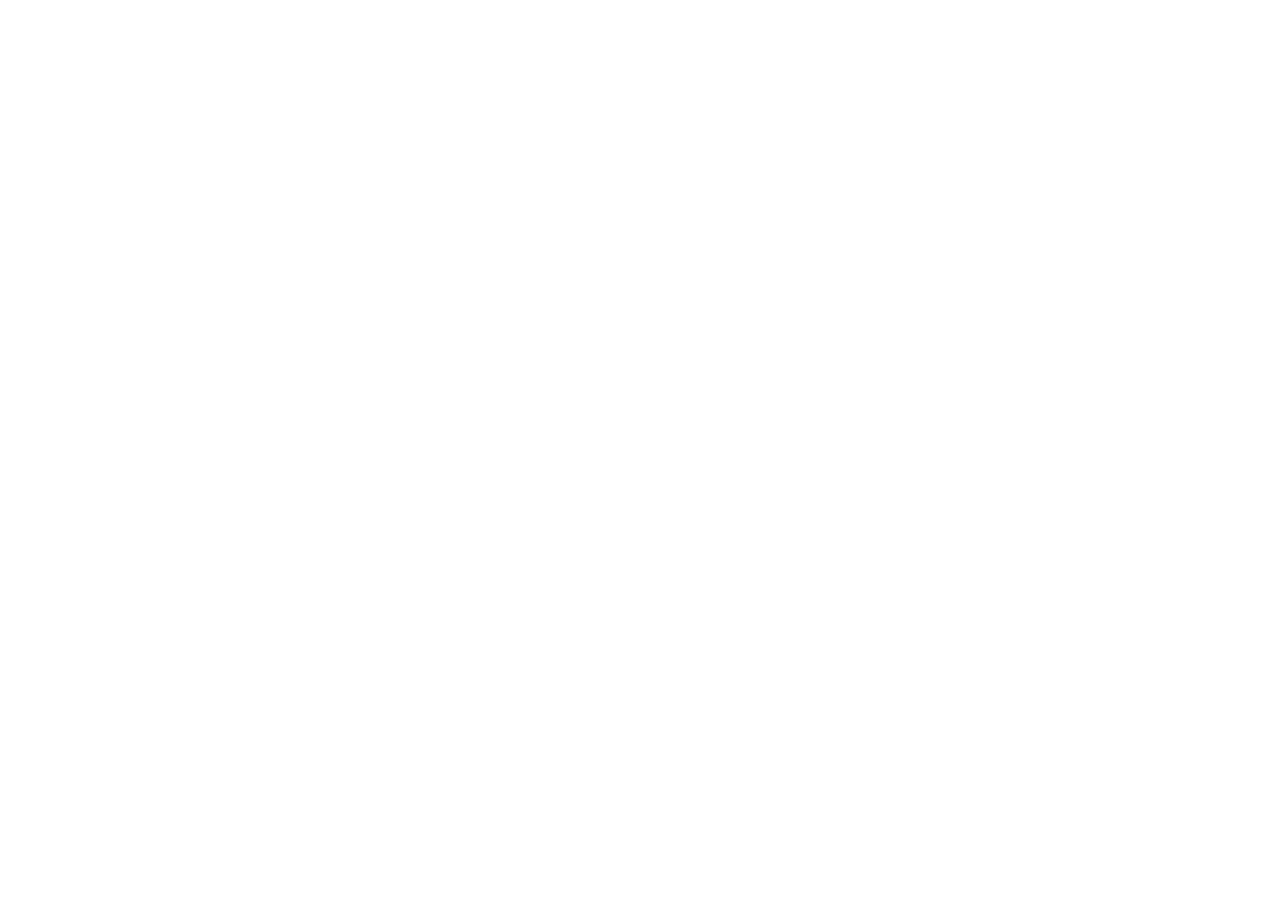
==== index.html @ b5f0aa66 "added starter files" ====
<!DOCTYPE html>
<html lang="en">
<head>
    <meta charset="UTF-8">
    <meta http-equiv="X-UA-Compatible" content="IE=edge">
    <meta name="viewport" content="width=device-width, initial-scale=1.0">
    <title>STARTER - Toybox Homepage</title>
</head>
<body>
    
</body>
</html>
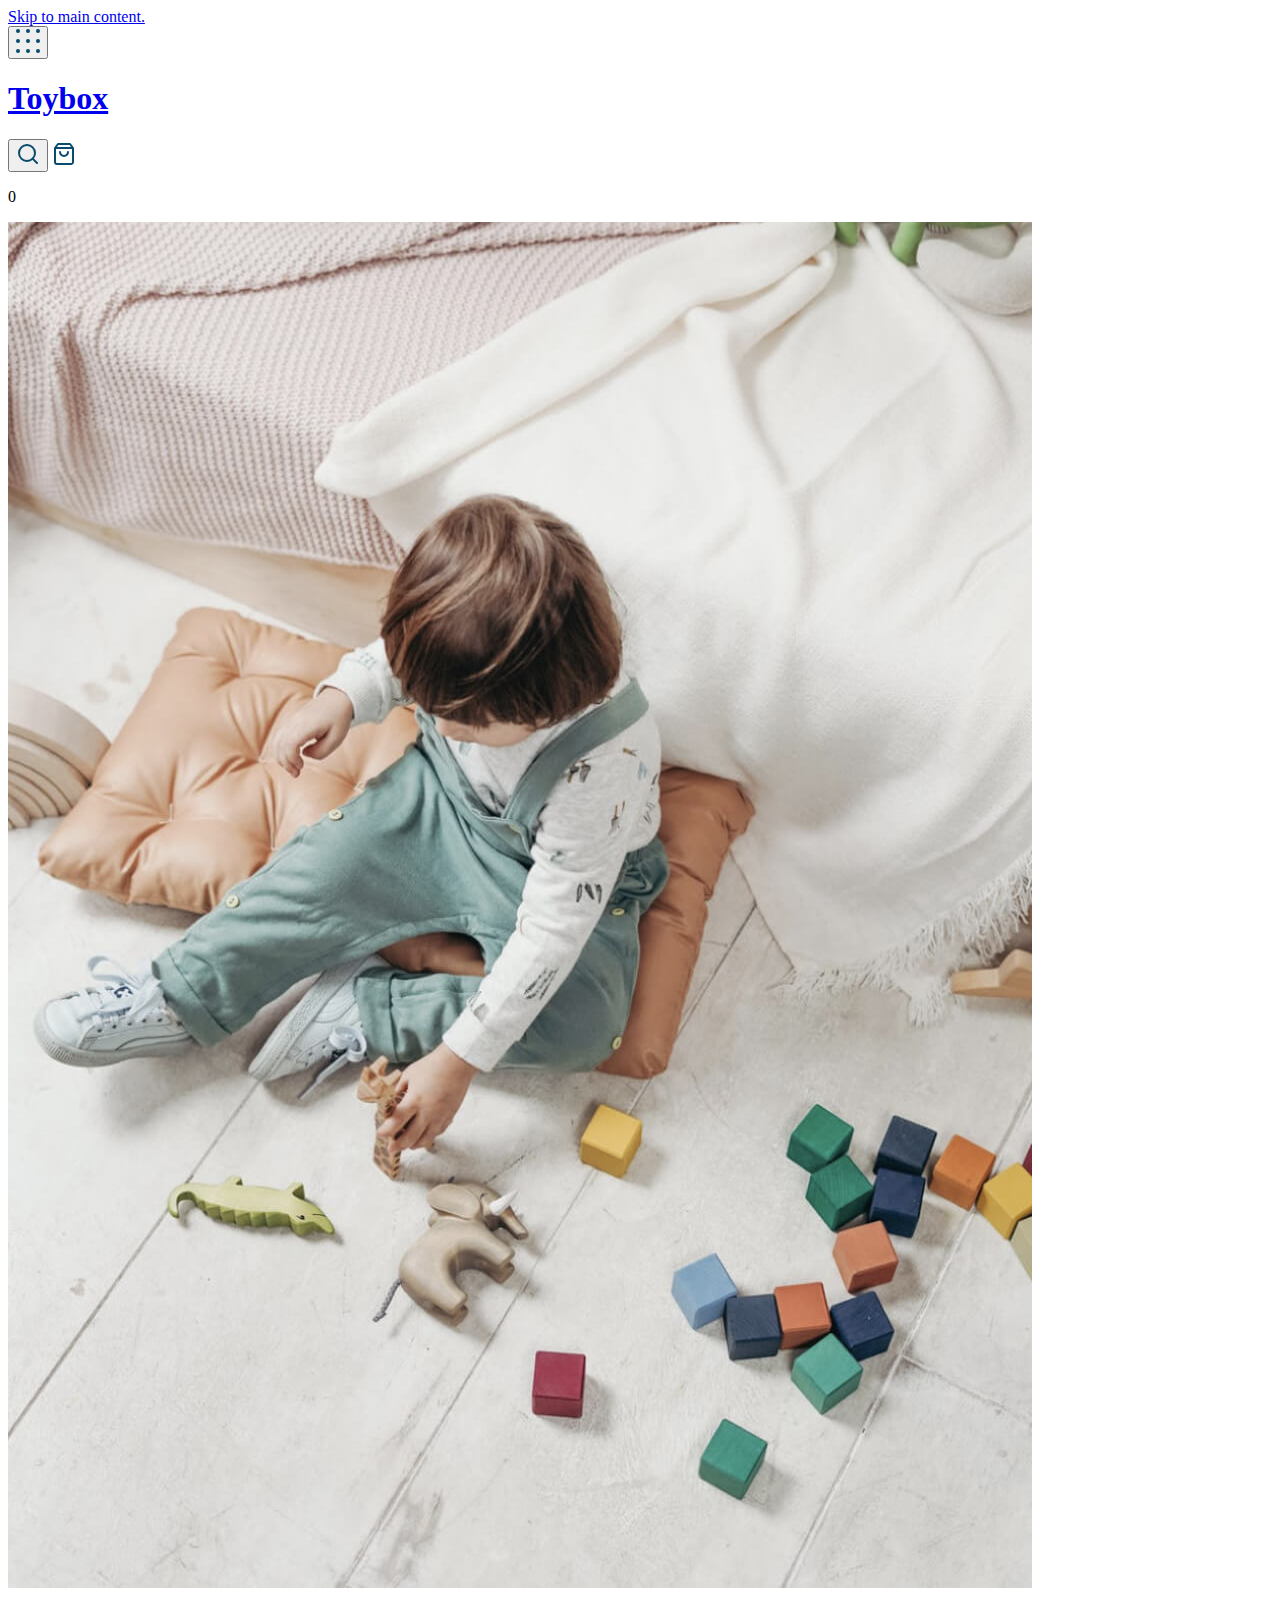
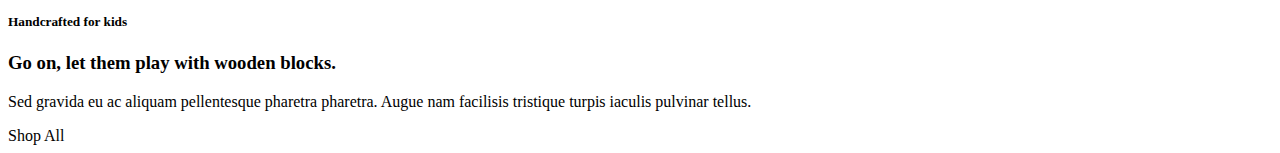
==== commit 255a647d: "building out HTML" ====
--- a/index.html
+++ b/index.html
@@ -7,6 +7,54 @@
     <title>STARTER - Toybox Homepage</title>
 </head>
 <body>
+   
+    <a href="#mainContent" class="skip-link">Skip to main content.</a>
+
+    <nav class="navBar">
+        <div class="wrapper">
+
+            <button class="menuIcon">
+                <img src="./assets/menu-button.svg" alt="open slide-out navigation" class="menuIcon">
+            </button>
+
+            <a href="#" class="logo">
+                <h1>Toybox</h1>
+            </a>
+
+            <div class="searchCart">
+
+                <button class="menuIcon">
+                    <img src="./assets/search.svg" alt="search icon" class="searchIcon">
+                </button>
     
+                <a href="#" class="bag">
+                    <img src="./assets/shop-bag.svg" alt="shopping bag icon" class="bagIcon">
+                </a>
+
+                <div class="counter">
+                    <p class="smallCopy">0</p>
+                </div> <!-- .counter END -->
+            </div> <!-- .searchCart END -->
+
+        </div> <!-- .wrapper END -->
+    </nav> <!-- .navBar END -->
+
+    <header>
+        <div class="headerImgContainer wrapper">
+            <img src="./assets/header-image.jpg"
+                alt="A child in overalls playing with colourful wooden blocks on the floor">
+        </div>
+        
+        <div class="headerContent wrapper">
+            <div class="contentContainer">
+                <h5>Handcrafted for kids</h5>
+                <h3>Go on, let them play with wooden blocks.</h3>
+                <p>Sed gravida eu ac aliquam pellentesque pharetra pharetra. Augue nam facilisis tristique turpis iaculis
+                    pulvinar tellus.</p>
+                <a class="button">Shop All</a>
+            </div>
+        </div>
+    </header>
+
 </body>
 </html>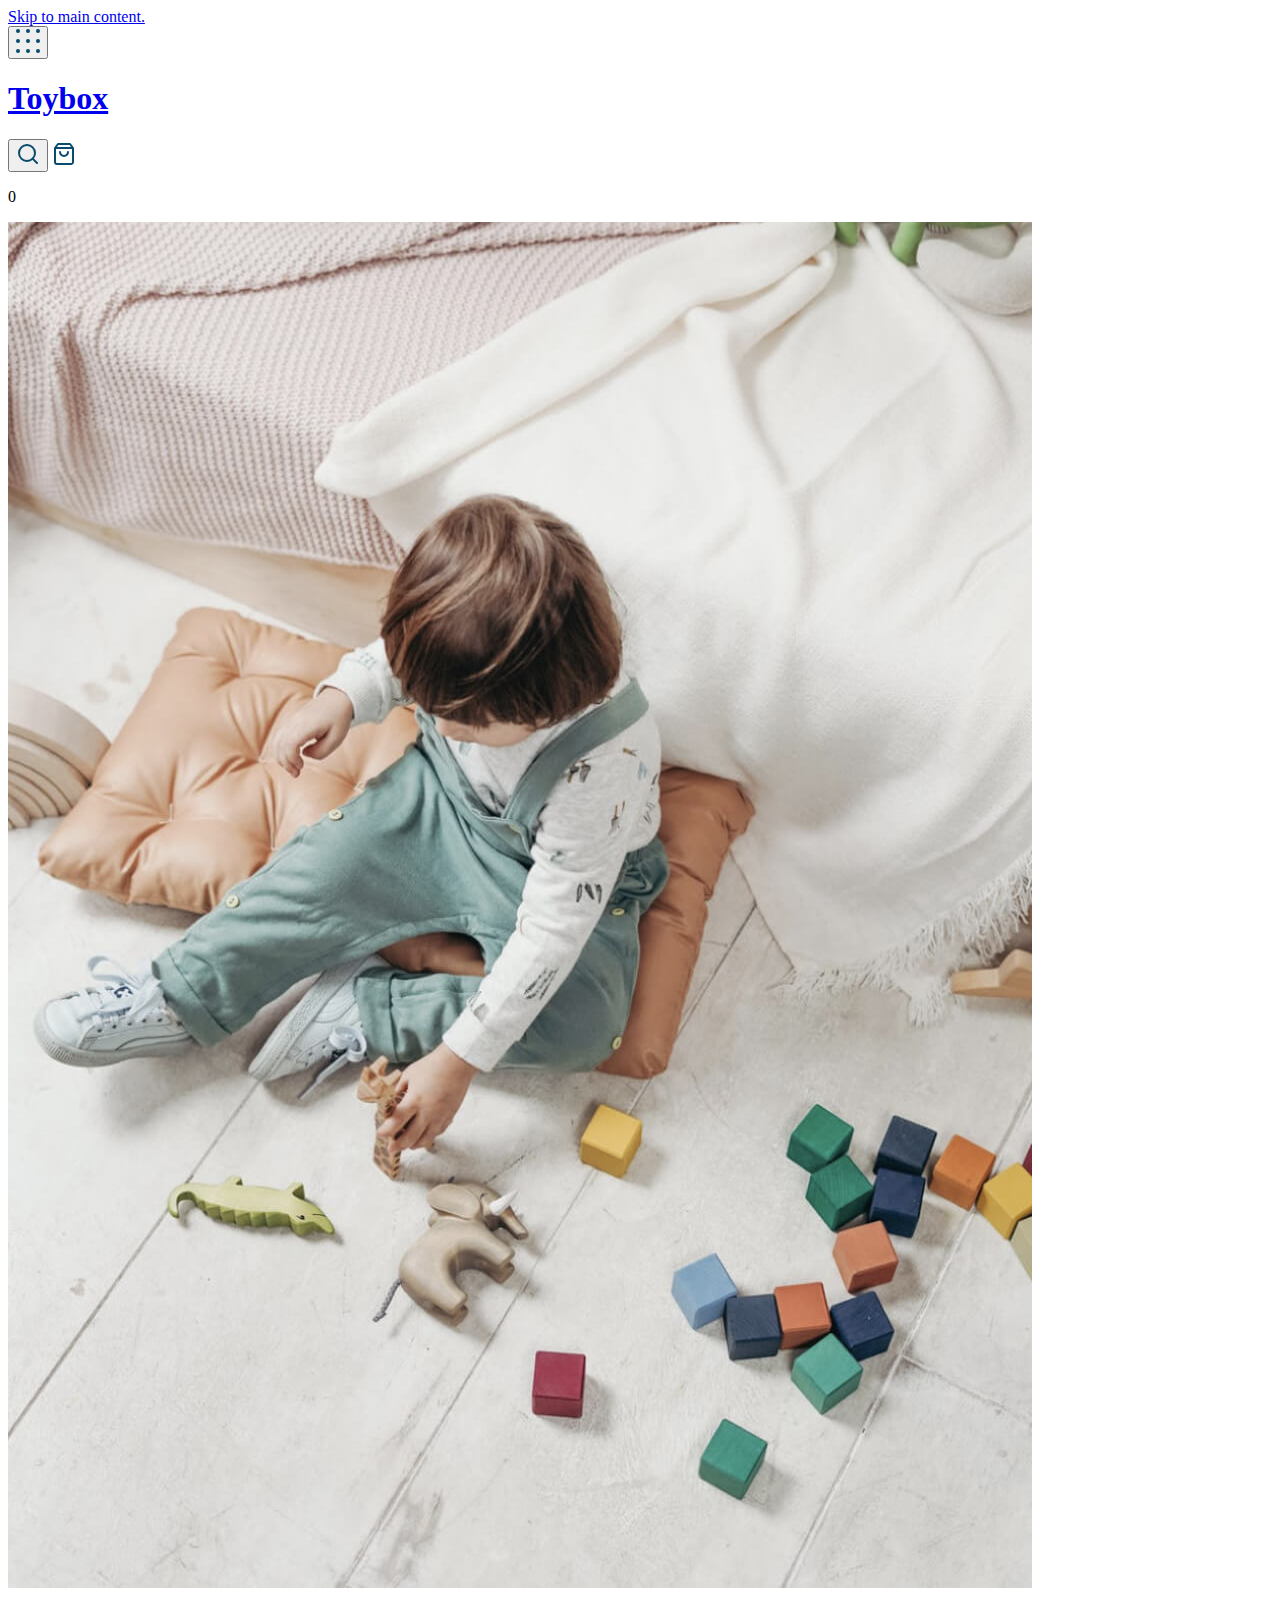
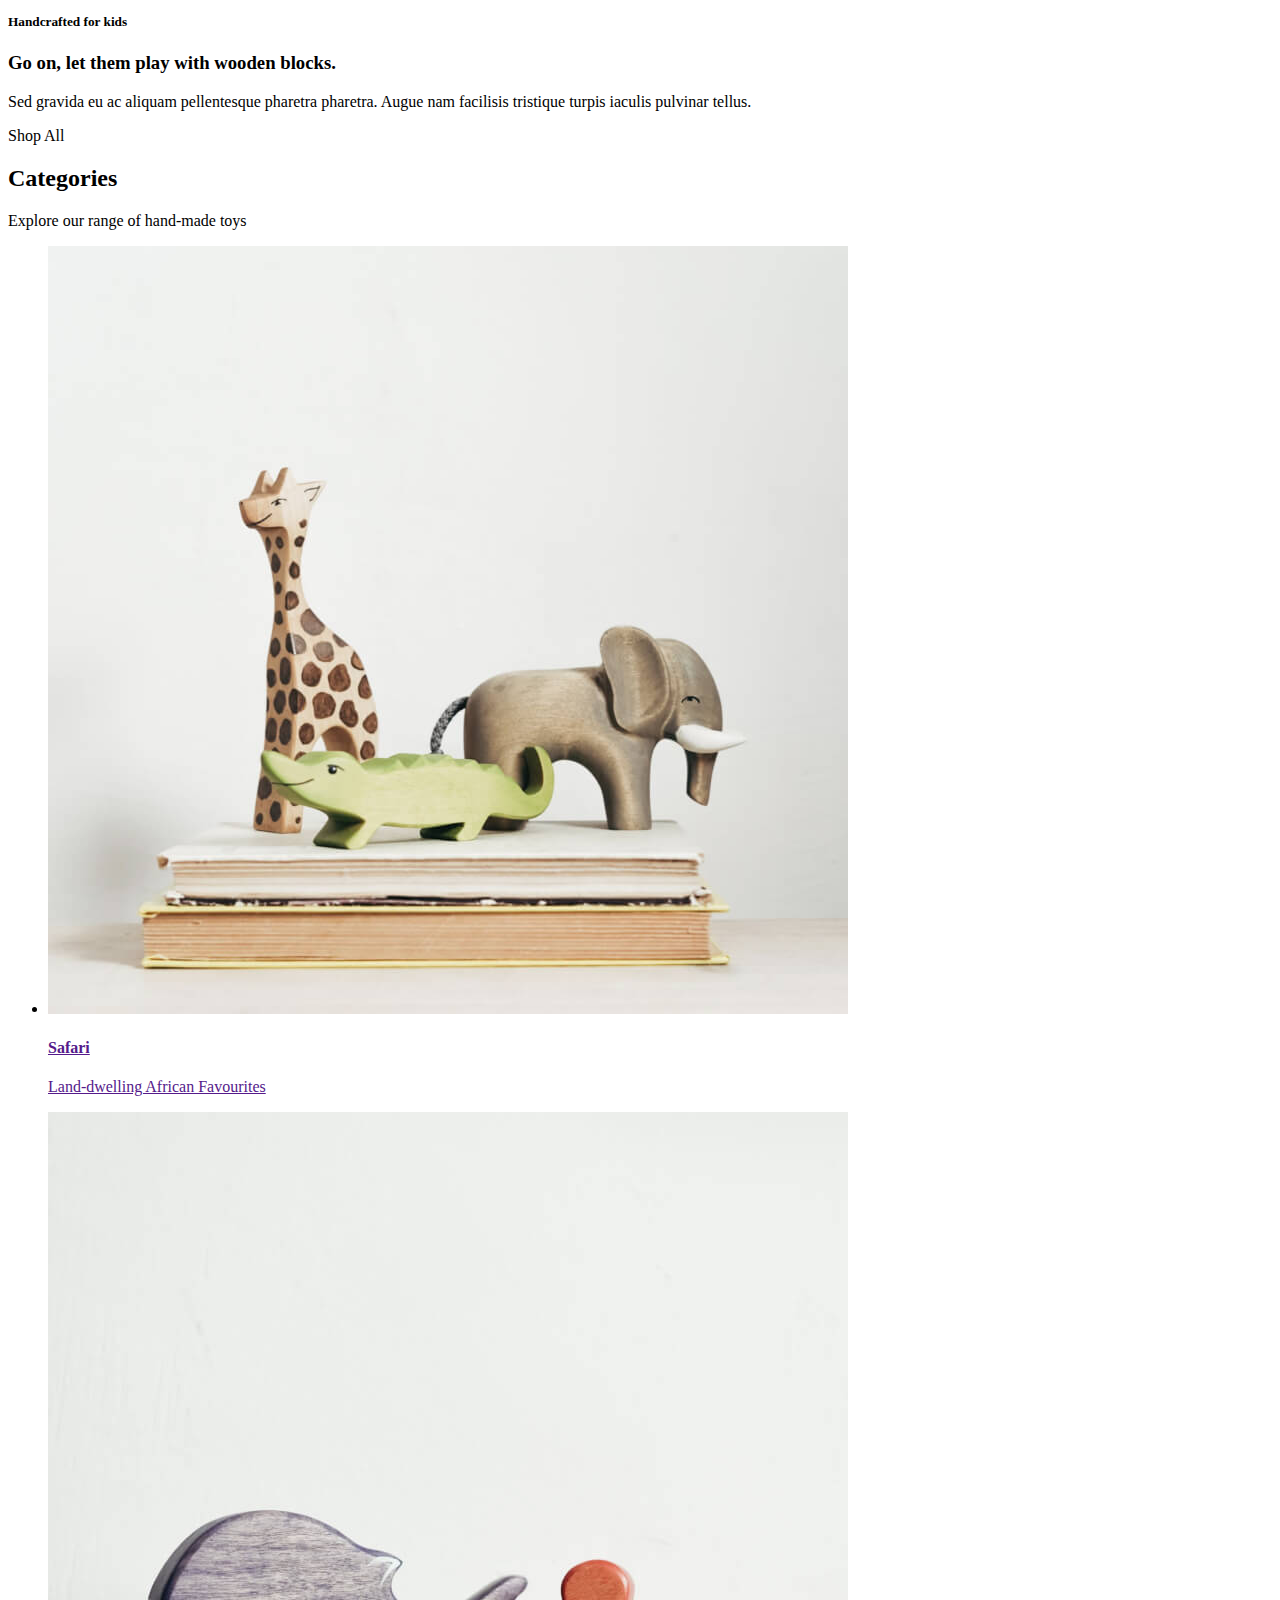
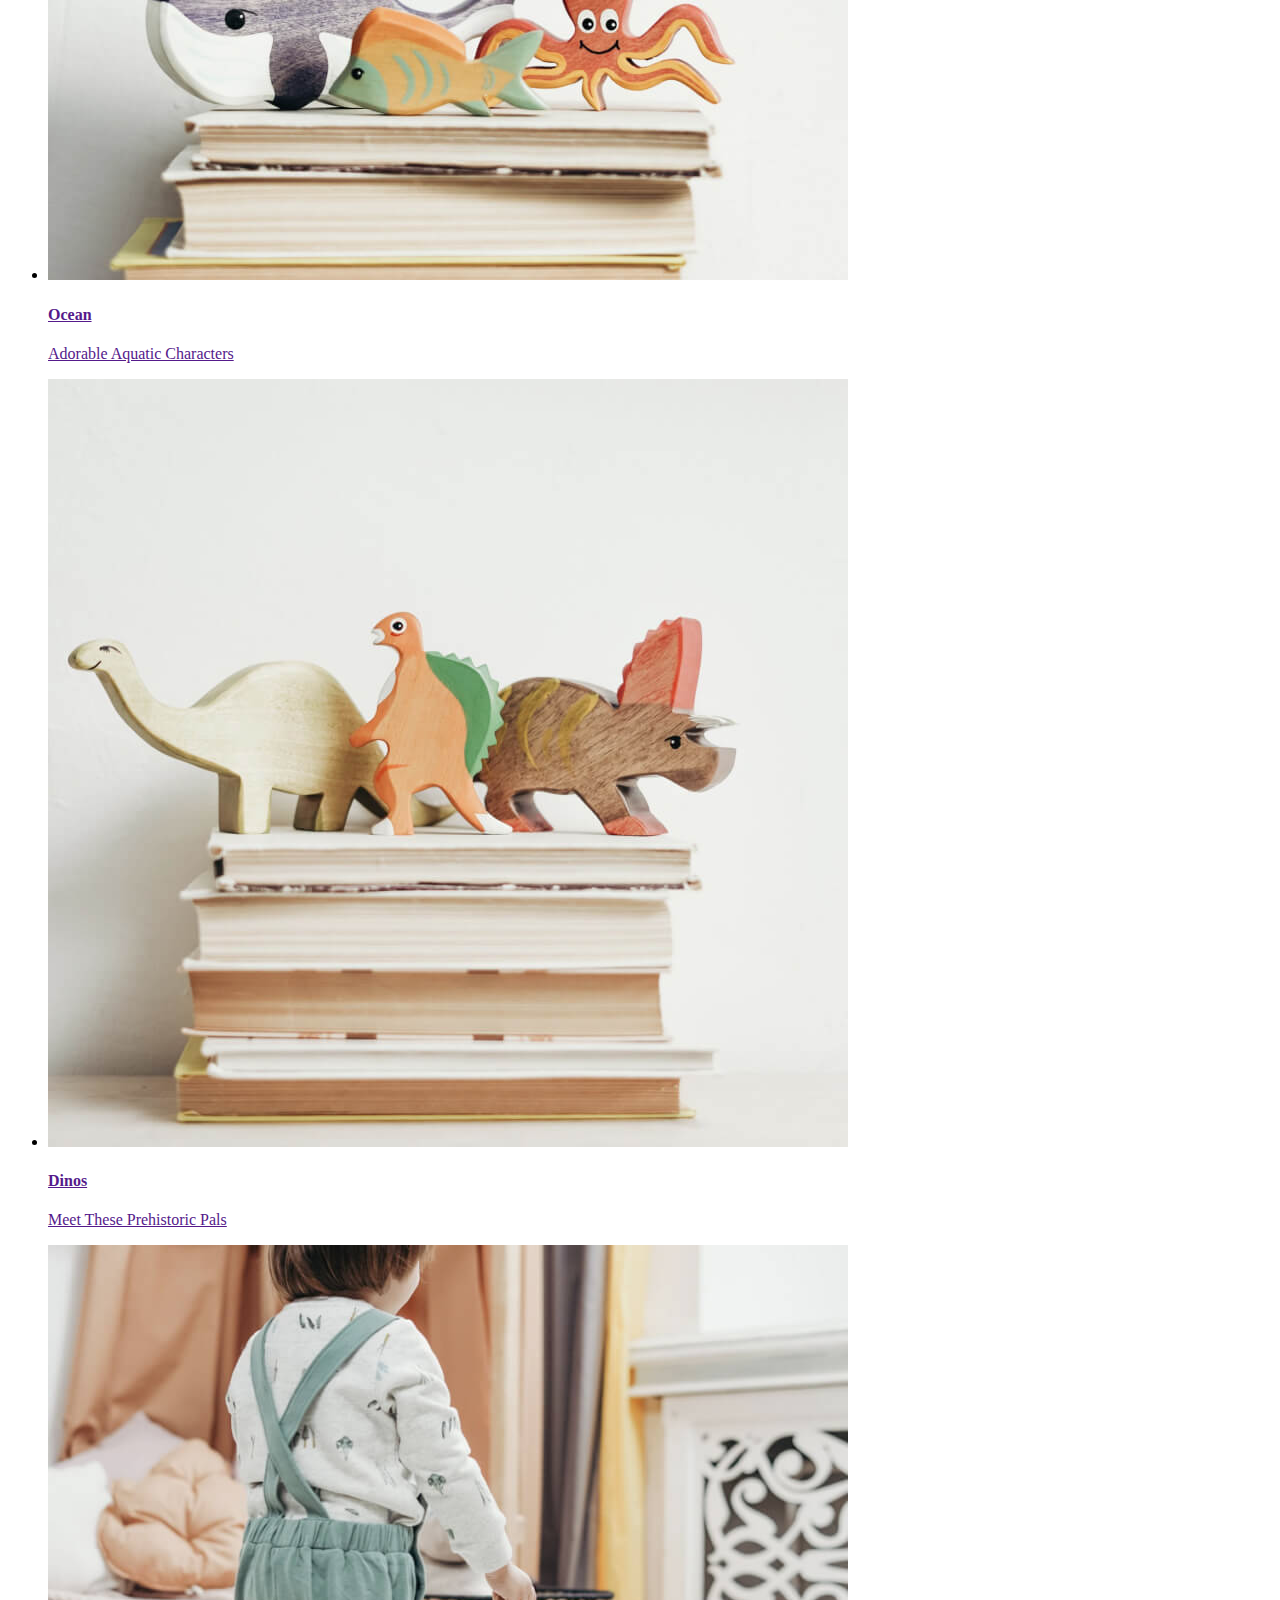
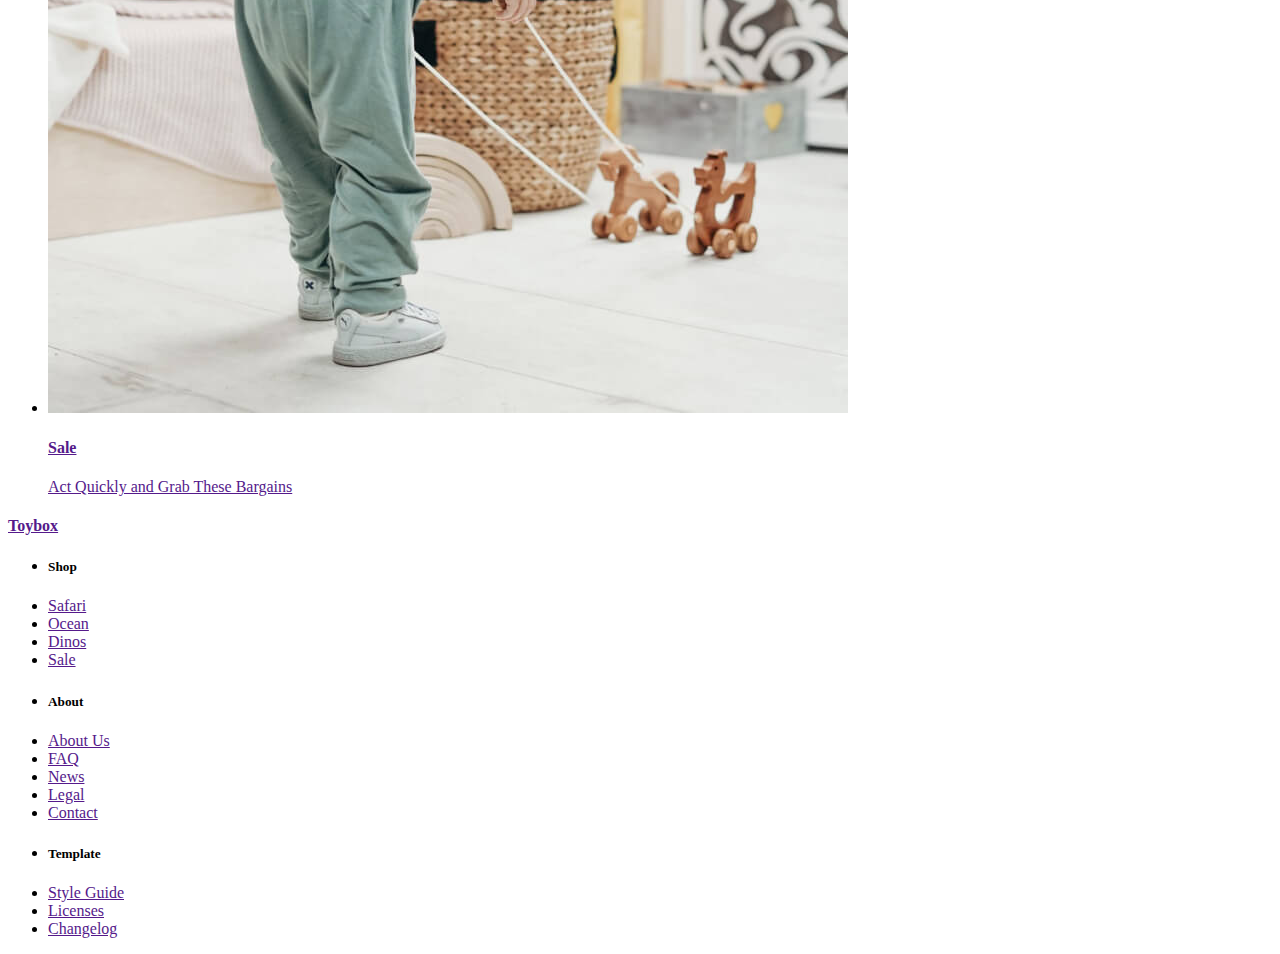
==== commit 7d615dd0: "adding footer and main" ====
--- a/index.html
+++ b/index.html
@@ -44,7 +44,7 @@
             <img src="./assets/header-image.jpg"
                 alt="A child in overalls playing with colourful wooden blocks on the floor">
         </div>
-        
+
         <div class="headerContent wrapper">
             <div class="contentContainer">
                 <h5>Handcrafted for kids</h5>
@@ -56,5 +56,109 @@
         </div>
     </header>
 
+    <main>
+        <section class="categories" id="categories">
+            <div class="wrapper">
+                <h2>Categories</h2>
+                <p>Explore our range of hand-made toys</p>
+                <ul class="categoryGallery">
+                    <li class="items itemOne">
+                        <a href="">
+                            <img src="./assets/safari-trio.jpg" alt="Hand-carved safari animal toys">
+                            <h4>Safari</h4>
+                            <p>Land-dwelling African Favourites</p>
+                        </a>
+                    </li>
+                    <li class="items itemTwo">
+                        <a href="">
+                            <img src="./assets/ocean-trio.jpg" alt="A collection of ocean-themed animal toys">
+                            <h4>Ocean</h4>
+                            <p>Adorable Aquatic Characters</p>
+                        </a>
+                    </li>
+                    <li class="items itemThree">
+                        <a href="">
+                            <img src="./assets/dino-trio.jpg" alt="Hand-carved dinosaur toys for kids">
+                            <h4>Dinos</h4>
+                            <p>Meet These Prehistoric Pals</p>
+                        </a>
+                    </li>
+                    <li class="items itemFour">
+                        <a href="">
+                            <img src="./assets/sale.jpg" alt="A toddler pulling two wooden animals on wheels">
+                            <h4>Sale</h4>
+                            <p>Act Quickly and Grab These Bargains</p>
+                        </a>
+                    </li>
+                </ul> <!-- .categoryGallery END-->
+            </div> <!-- .wrapper END-->
+        </section> <!-- .categories END-->
+    </main>
+
+    <footer id="footer">
+        <div class="wrapper">
+            <div class="footerFlexContainer">
+                <a href="" class="logo">
+                    <h4>Toybox</h4>
+                </a>
+                <div class="footerNav">
+                    <nav>
+                        <ul class="footerShop">
+                            <li>
+                                <h5>Shop</h5>
+                            </li>
+                            <li>
+                                <a href="">Safari</a>
+                            </li>
+                            <li>
+                                <a href="">Ocean</a>
+                            </li>
+                            <li>
+                                <a href="">Dinos</a>
+                            </li>
+                            <li>
+                                <a href="">Sale</a>
+                            </li>
+                        </ul>
+                        <ul class="footerAbout">
+                            <li>
+                                <h5>About</h5>
+                            </li>
+                            <li>
+                                <a href="">About Us</a>
+                            </li>
+                            <li>
+                                <a href="">FAQ</a>
+                            </li>
+                            <li>
+                                <a href="">News</a>
+                            </li>
+                            <li>
+                                <a href="">Legal</a>
+                            </li>
+                            <li>
+                                <a href="">Contact</a>
+                            </li>
+                        </ul>
+                        <ul class="footerTemp">
+                            <li>
+                                <h5>Template</h5>
+                            </li>
+                            <li>
+                                <a href="">Style Guide</a>
+                            </li>
+                            <li>
+                                <a href="">Licenses</a>
+                            </li>
+                            <li>
+                                <a href="">Changelog</a>
+                            </li>
+                        </ul>
+                    </nav>
+                </div> <!-- .footerNav END -->
+            </div> <!-- .footerFlexContainer END-->
+        </div> <!-- .wrapper END-->
+    </footer>
+
 </body>
 </html>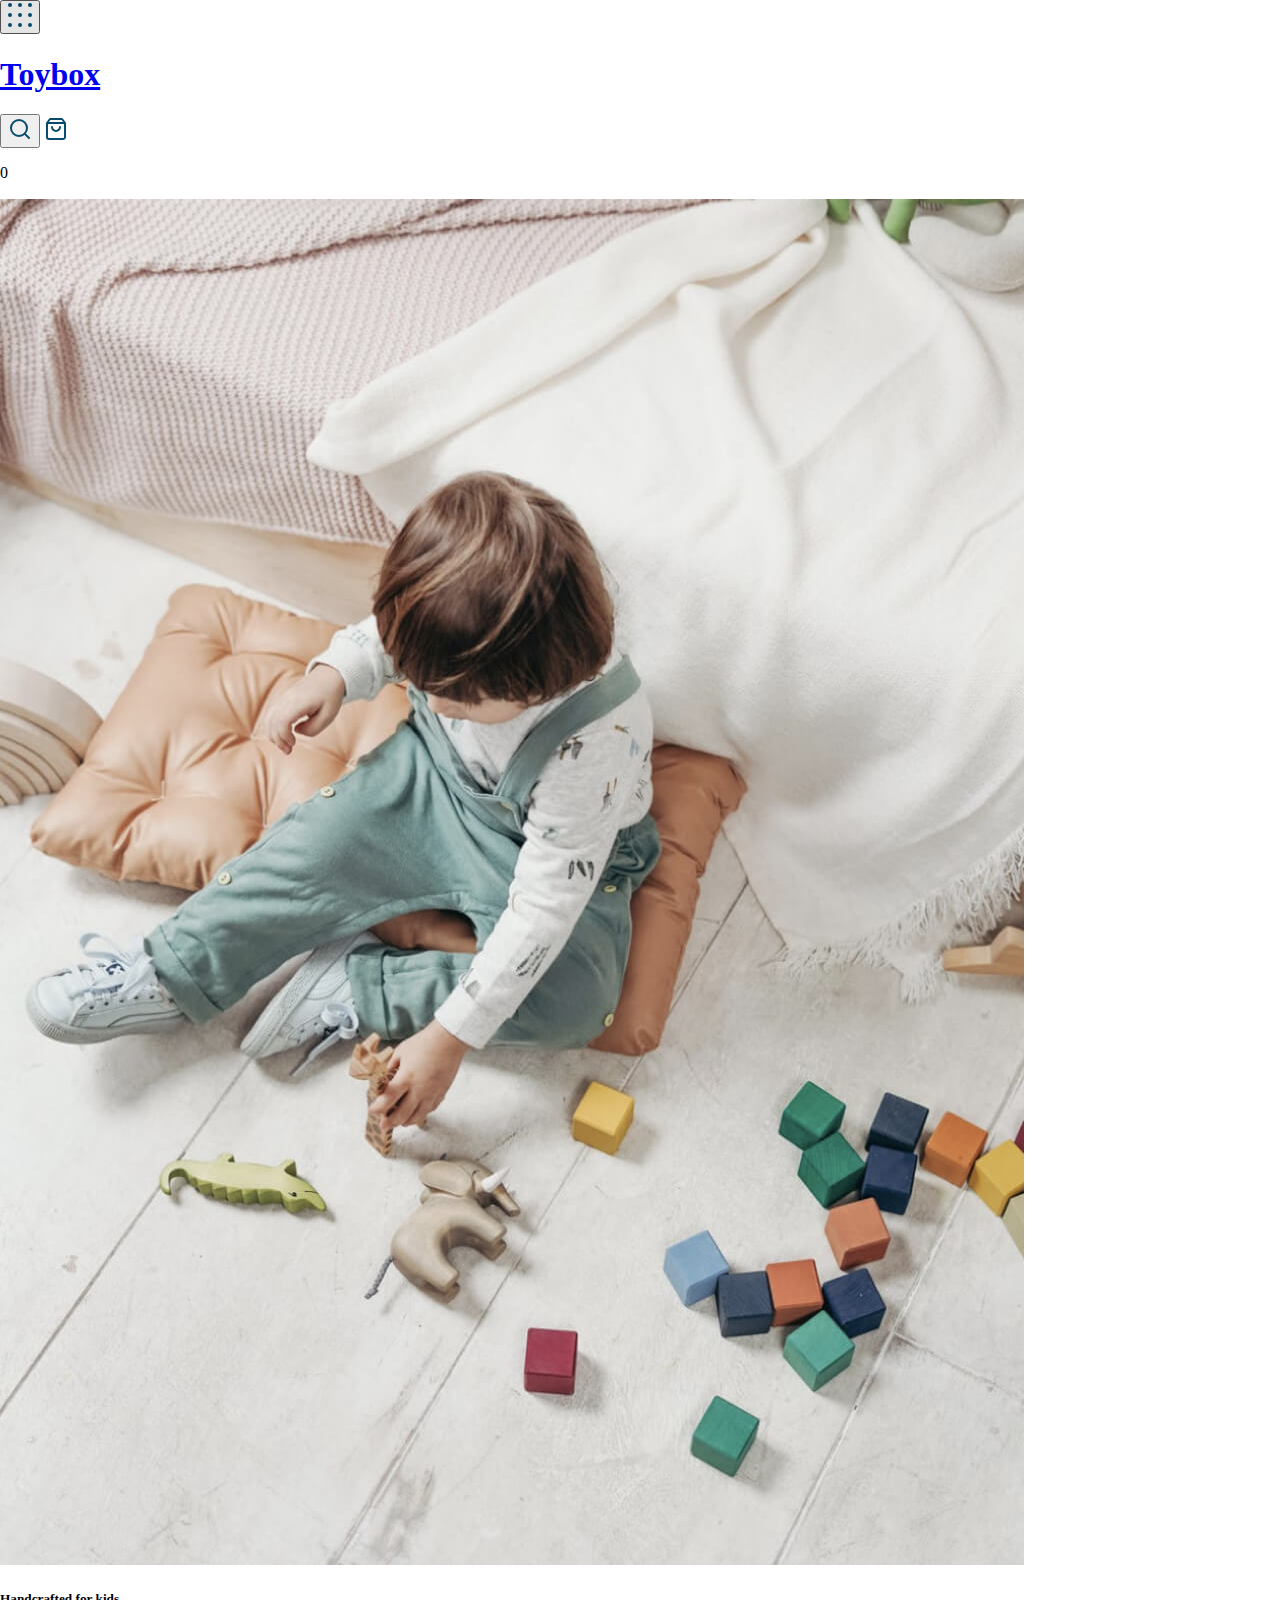
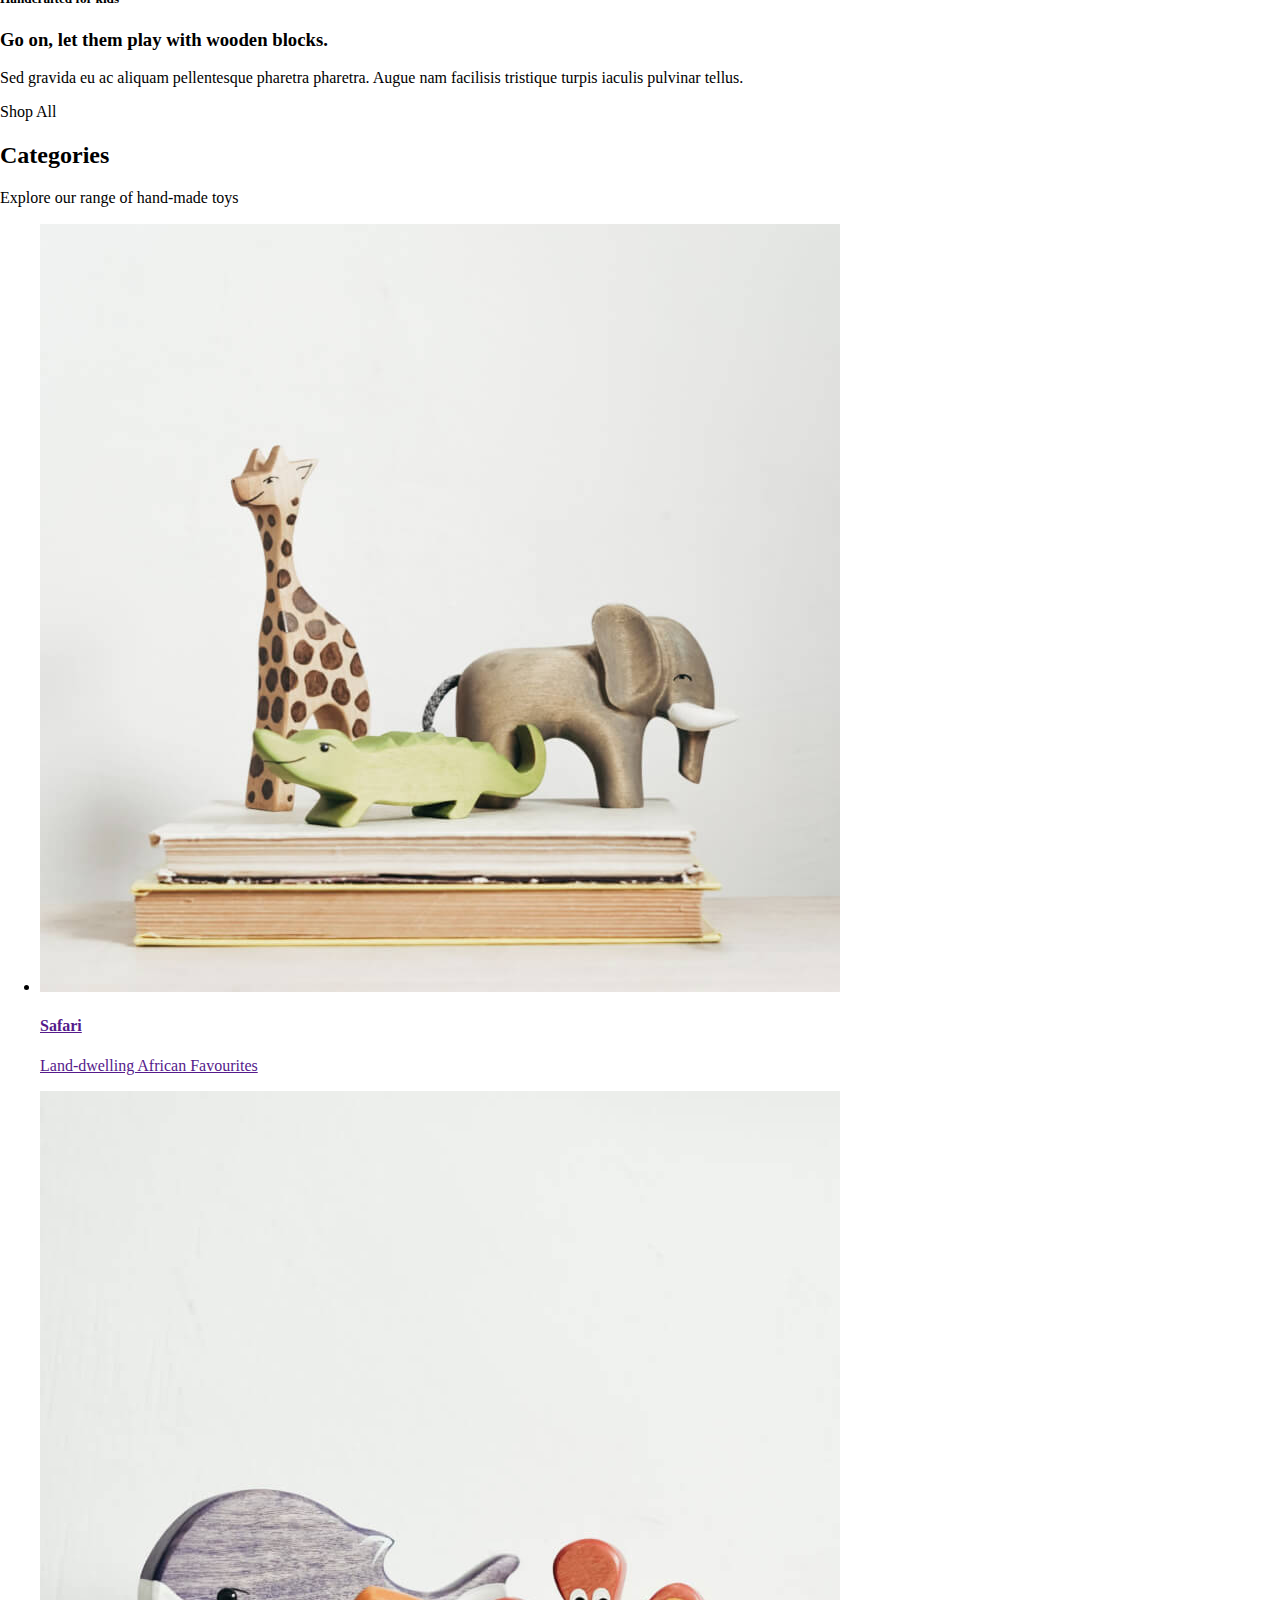
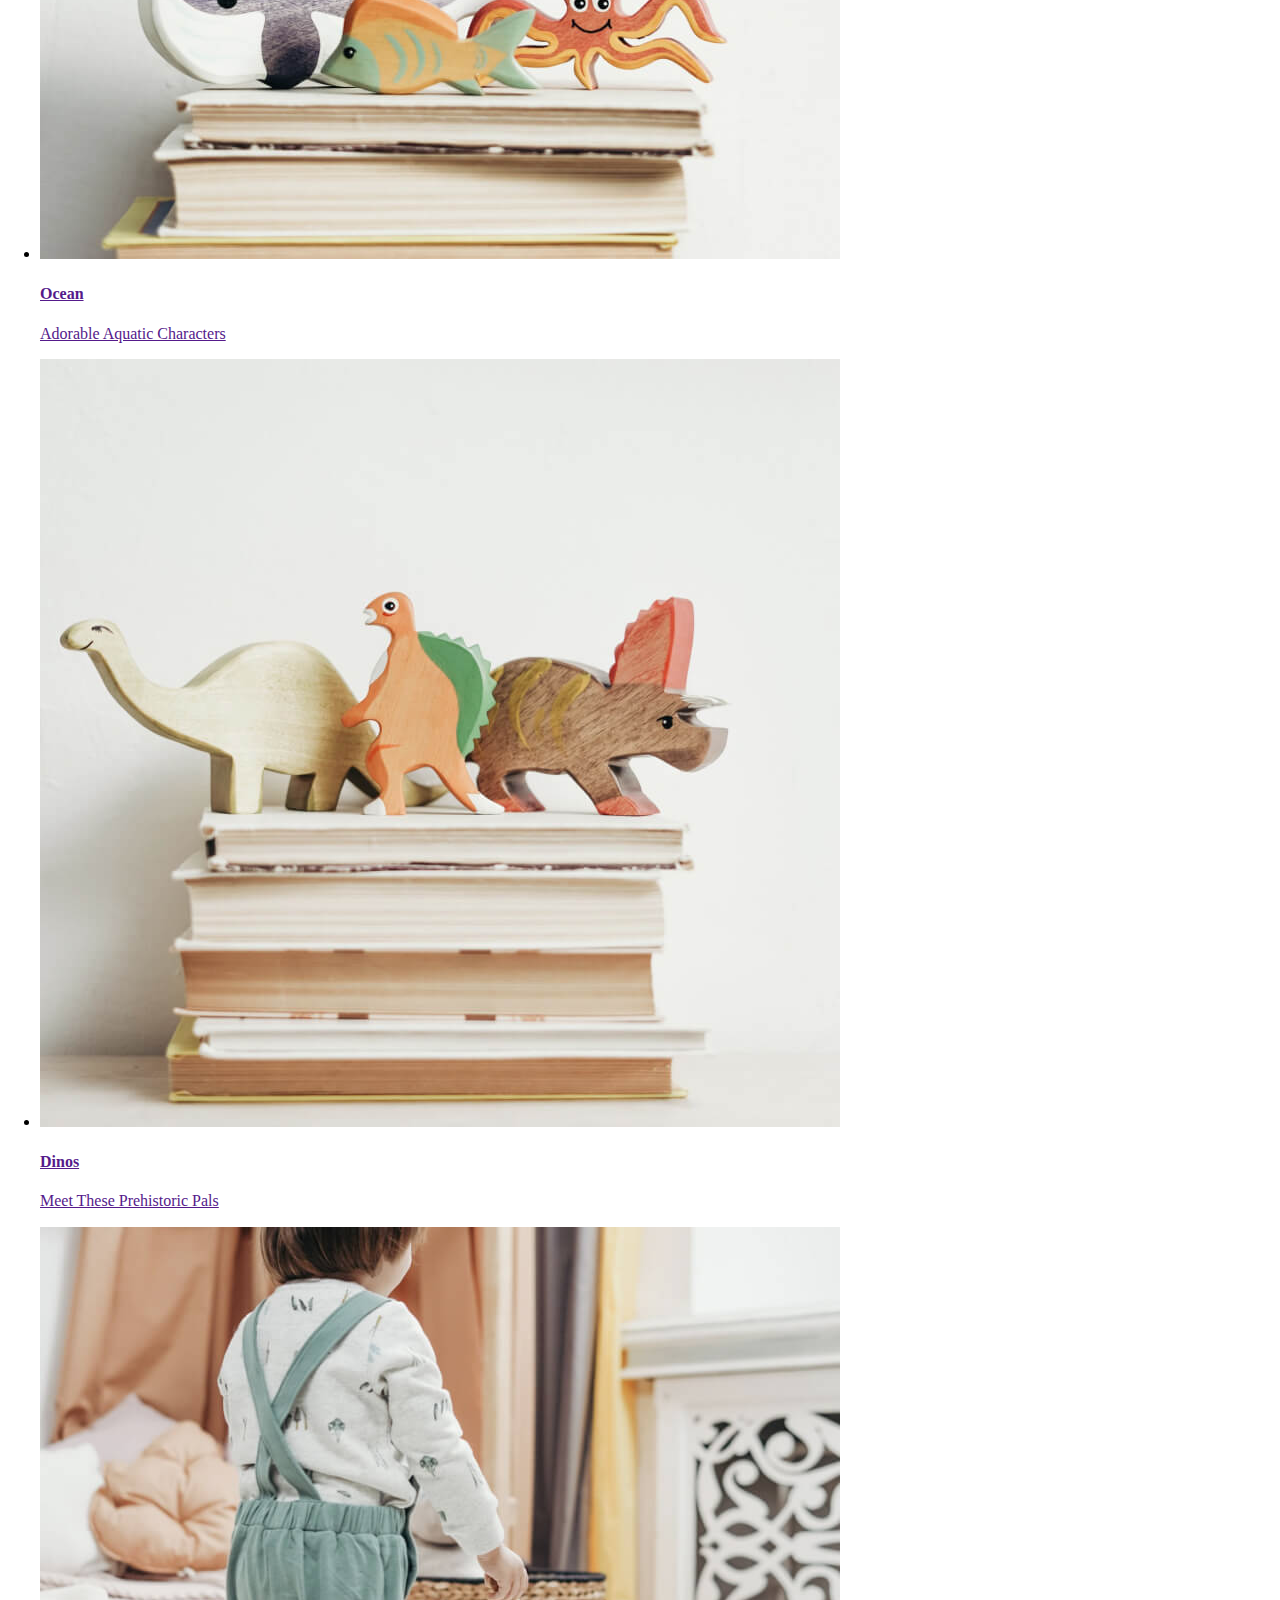
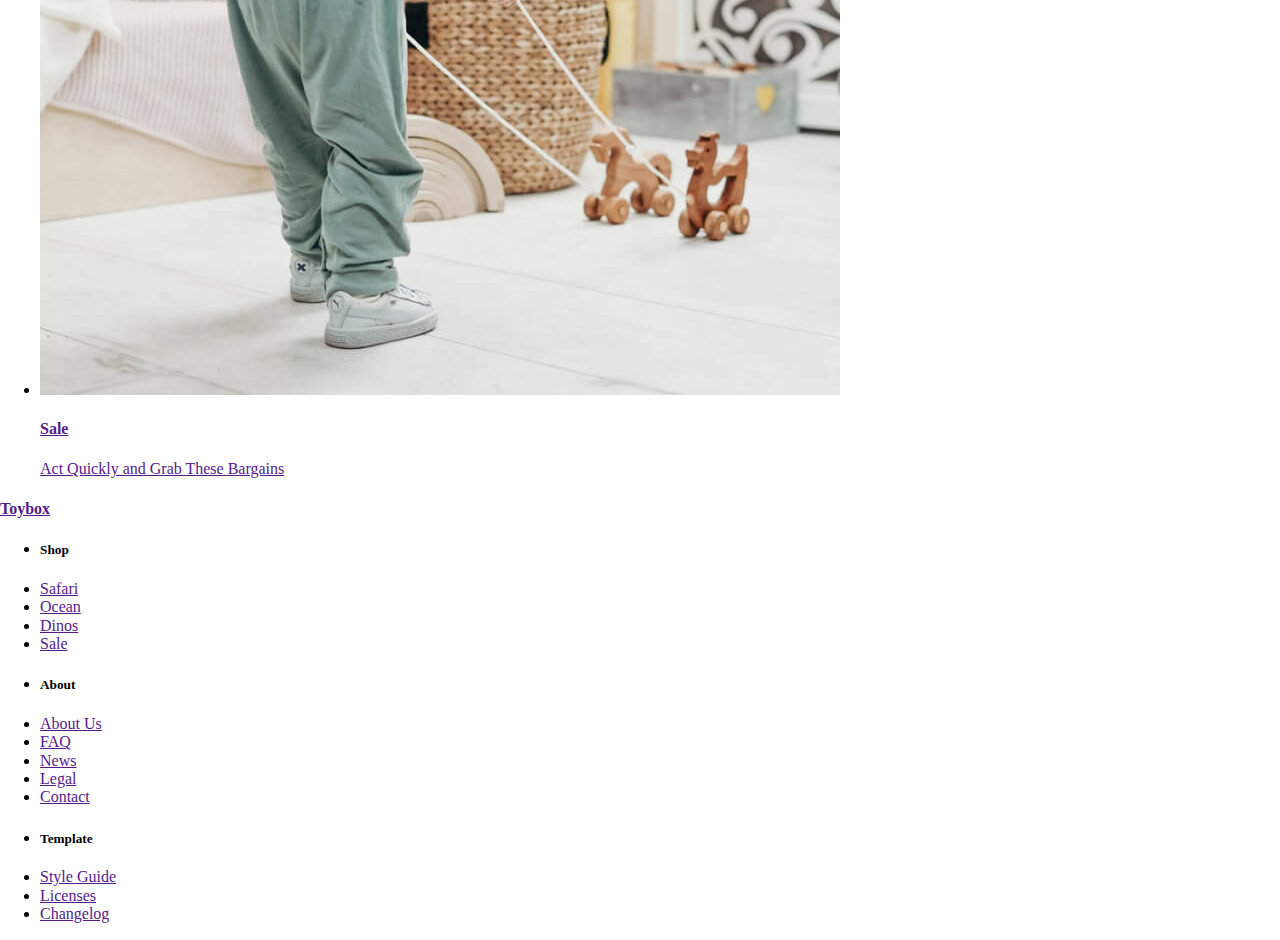
==== commit 1bbcee01: "added setup, typography & variable partials" ====
--- a/index.html
+++ b/index.html
@@ -5,6 +5,7 @@
     <meta http-equiv="X-UA-Compatible" content="IE=edge">
     <meta name="viewport" content="width=device-width, initial-scale=1.0">
     <title>STARTER - Toybox Homepage</title>
+    <link rel="stylesheet" href="./styles/styles.css">
 </head>
 <body>
    
--- a/styles/styles.css
+++ b/styles/styles.css
@@ -0,0 +1,262 @@
+html {
+  line-height: 1.15;
+  -ms-text-size-adjust: 100%;
+  -webkit-text-size-adjust: 100%;
+}
+
+body {
+  margin: 0;
+}
+
+article, aside, footer, header, nav, section {
+  display: block;
+}
+
+h1 {
+  font-size: 2em;
+  margin: 0.67em 0;
+}
+
+figcaption, figure, main {
+  display: block;
+}
+
+figure {
+  margin: 1em 40px;
+}
+
+hr {
+  -webkit-box-sizing: content-box;
+          box-sizing: content-box;
+  height: 0;
+  overflow: visible;
+}
+
+pre {
+  font-family: monospace, monospace;
+  font-size: 1em;
+}
+
+a {
+  background-color: transparent;
+  -webkit-text-decoration-skip: objects;
+}
+
+abbr[title] {
+  border-bottom: none;
+  text-decoration: underline;
+  -webkit-text-decoration: underline dotted;
+          text-decoration: underline dotted;
+}
+
+b, strong {
+  font-weight: inherit;
+}
+
+b, strong {
+  font-weight: bolder;
+}
+
+code, kbd, samp {
+  font-family: monospace, monospace;
+  font-size: 1em;
+}
+
+dfn {
+  font-style: italic;
+}
+
+mark {
+  background-color: #ff0;
+  color: #000;
+}
+
+small {
+  font-size: 80%;
+}
+
+sub, sup {
+  font-size: 75%;
+  line-height: 0;
+  position: relative;
+  vertical-align: baseline;
+}
+
+sub {
+  bottom: -0.25em;
+}
+
+sup {
+  top: -0.5em;
+}
+
+audio, video {
+  display: inline-block;
+}
+
+audio:not([controls]) {
+  display: none;
+  height: 0;
+}
+
+img {
+  border-style: none;
+}
+
+svg:not(:root) {
+  overflow: hidden;
+}
+
+button, input, optgroup, select, textarea {
+  font-family: sans-serif;
+  font-size: 100%;
+  line-height: 1.15;
+  margin: 0;
+}
+
+button, input {
+  overflow: visible;
+}
+
+button, select {
+  text-transform: none;
+}
+
+button, html [type=button], [type=reset], [type=submit] {
+  -webkit-appearance: button;
+}
+
+button::-moz-focus-inner, [type=button]::-moz-focus-inner, [type=reset]::-moz-focus-inner, [type=submit]::-moz-focus-inner {
+  border-style: none;
+  padding: 0;
+}
+
+button:-moz-focusring, [type=button]:-moz-focusring, [type=reset]:-moz-focusring, [type=submit]:-moz-focusring {
+  outline: 1px dotted ButtonText;
+}
+
+fieldset {
+  padding: 0.35em 0.75em 0.625em;
+}
+
+legend {
+  -webkit-box-sizing: border-box;
+          box-sizing: border-box;
+  color: inherit;
+  display: table;
+  max-width: 100%;
+  padding: 0;
+  white-space: normal;
+}
+
+progress {
+  display: inline-block;
+  vertical-align: baseline;
+}
+
+textarea {
+  overflow: auto;
+}
+
+[type=checkbox], [type=radio] {
+  -webkit-box-sizing: border-box;
+          box-sizing: border-box;
+  padding: 0;
+}
+
+[type=number]::-webkit-inner-spin-button, [type=number]::-webkit-outer-spin-button {
+  height: auto;
+}
+
+[type=search] {
+  -webkit-appearance: textfield;
+  outline-offset: -2px;
+}
+
+[type=search]::-webkit-search-cancel-button, [type=search]::-webkit-search-decoration {
+  -webkit-appearance: none;
+}
+
+::-webkit-file-upload-button {
+  -webkit-appearance: button;
+  font: inherit;
+}
+
+details, menu {
+  display: block;
+}
+
+summary {
+  display: list-item;
+}
+
+canvas {
+  display: inline-block;
+}
+
+template {
+  display: none;
+}
+
+[hidden] {
+  display: none;
+}
+
+html {
+  -webkit-box-sizing: border-box;
+          box-sizing: border-box;
+}
+
+*, *:before, *:after {
+  -webkit-box-sizing: inherit;
+          box-sizing: inherit;
+}
+
+.sr-only {
+  position: absolute;
+  width: 1px;
+  height: 1px;
+  margin: -1px;
+  border: 0;
+  padding: 0;
+  white-space: nowrap;
+  -webkit-clip-path: inset(100%);
+          clip-path: inset(100%);
+  clip: rect(0 0 0 0);
+  overflow: hidden;
+}
+
+/* _typography.scss */
+/* import Jakarta Sans font */
+@font-face {
+  font-family: "Jakarta Sans";
+  src: url("../fonts/PlusJakarta_Sans-2.5/webfonts/PlusJakartaSans-Regular.woff"), url("../fonts/PlusJakarta_Sans-2.5/static/PlusJakartaSans-Regular.ttf"), url("../fonts/PlusJakarta_Sans-2.5/webfonts/PlusJakartaSans-Regular.woff2");
+  font-weight: normal;
+}
+/* import Jakarta Sans font in bold */
+@font-face {
+  font-family: "Jakarta Sans";
+  src: url("../fonts/PlusJakarta_Sans-2.5/webfonts/PlusJakartaSans-Bold.woff"), url(../fonts/PlusJakarta_Sans-2.5/webfonts/PlusJakartaSans-Bold.woff2), url(../fonts/PlusJakarta_Sans-2.5/static/PlusJakartaSans-Bold.ttf);
+  font-weight: bold;
+}
+/* import Young Serif font */
+@font-face {
+  font-family: "Young Serif";
+  src: url("../fonts/youngserif/YoungSerif-Regular.otf");
+}
+/* _variables.scss */
+/* site fonts */
+/* if we set our root element font-size to 125%, then 1 rem = 20px */
+/* site colours */
+.skip-link {
+  position: absolute;
+  left: -1000px;
+  top: 5px;
+  z-index: 999;
+  background: white;
+  color: black;
+}
+
+.skip-link:focus {
+  left: 0;
+}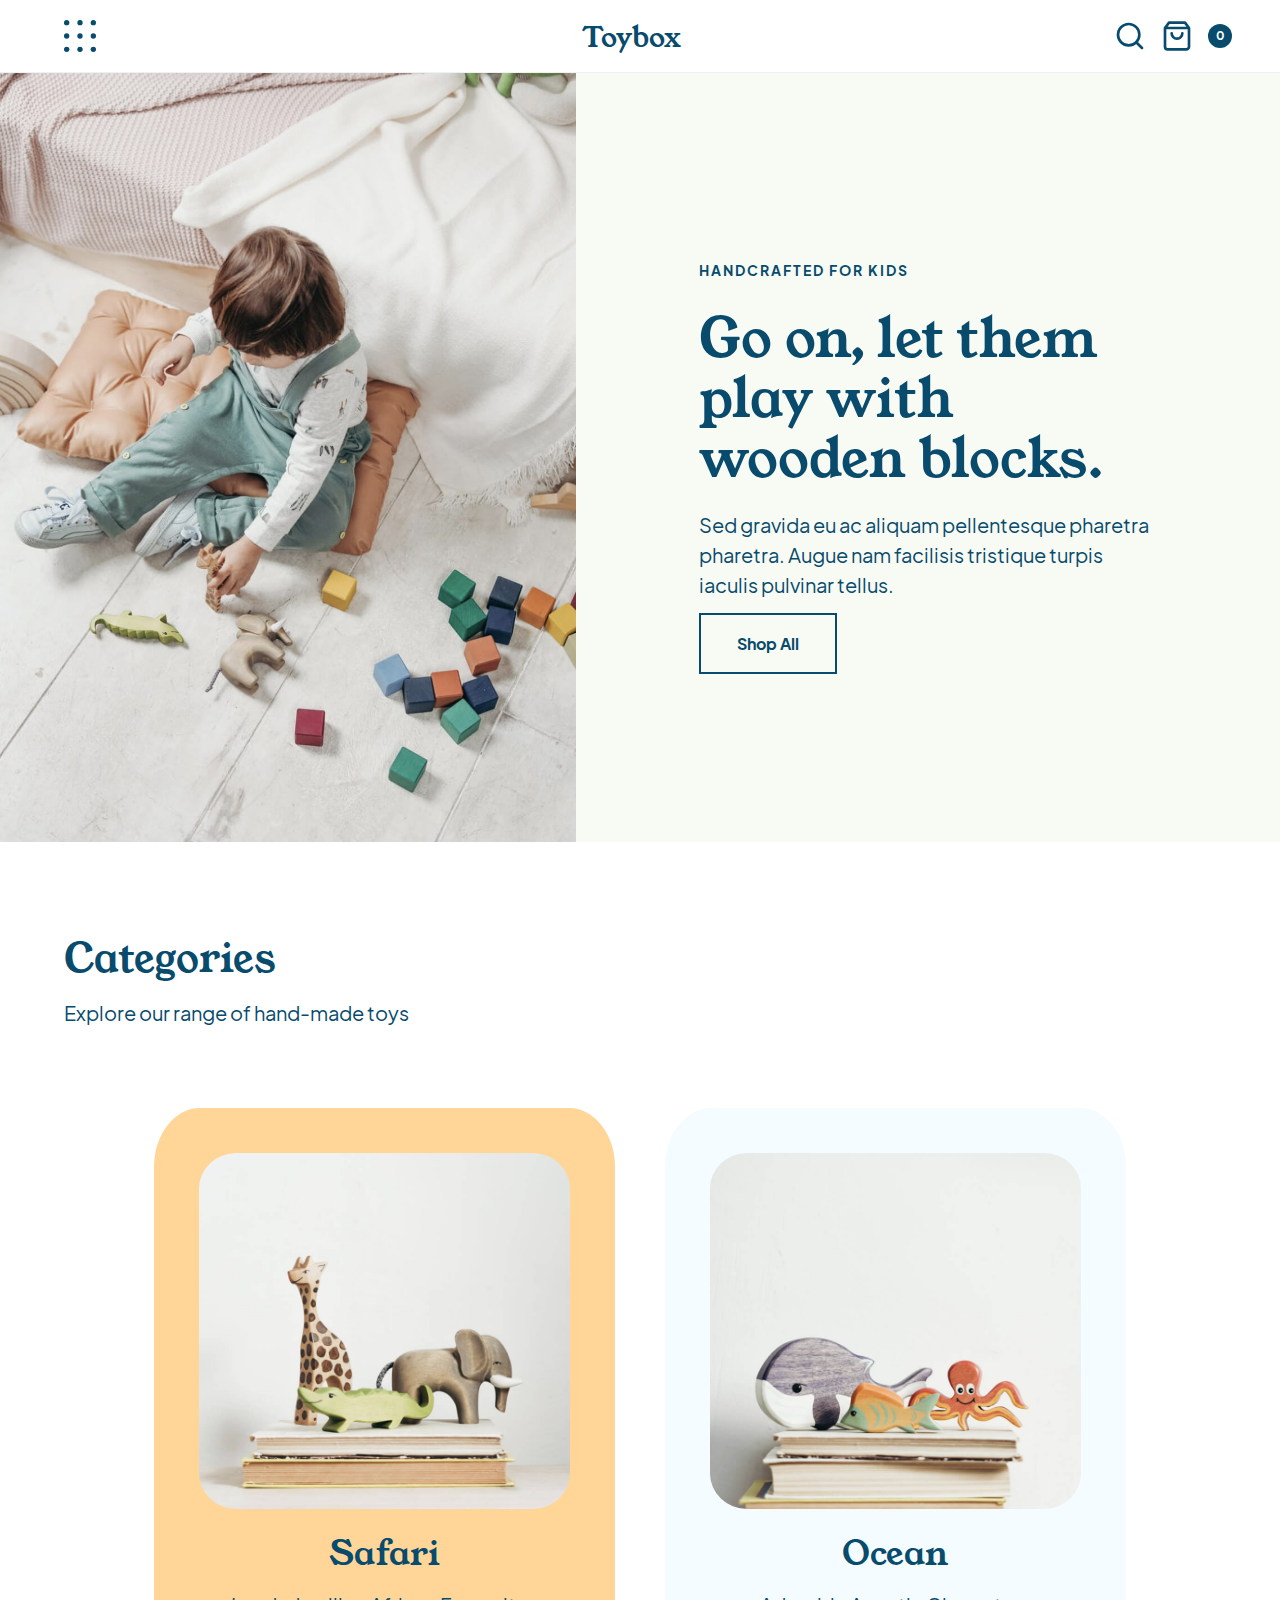
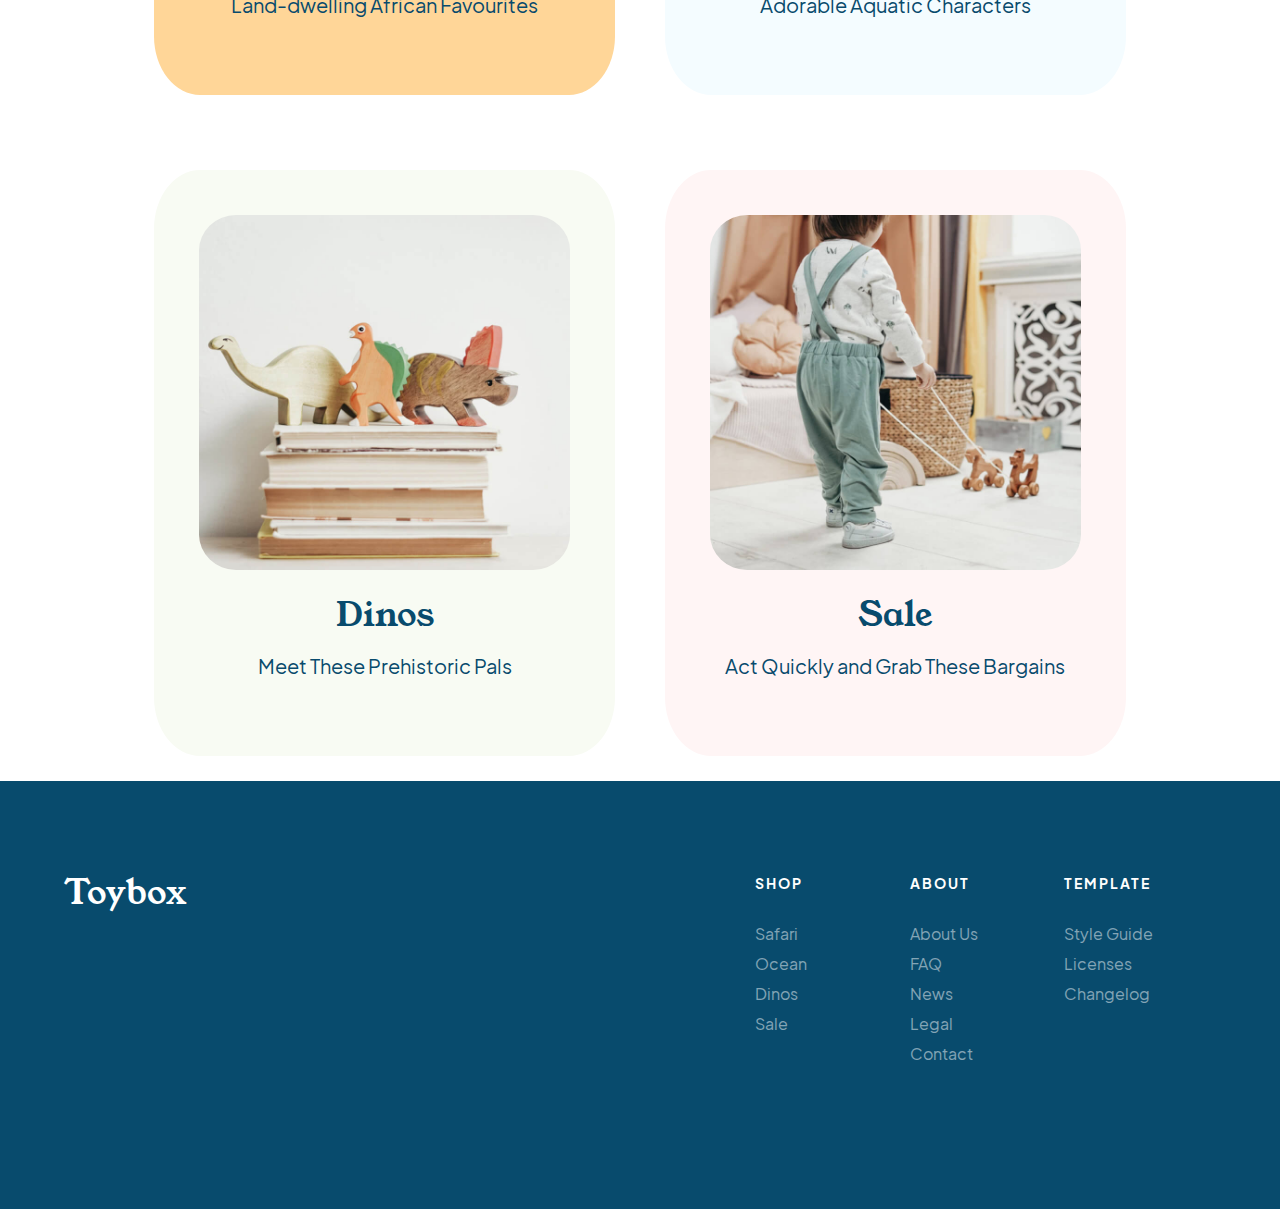
==== commit c917f57f: "adding skip link functionality" ====
--- a/index.html
+++ b/index.html
@@ -57,7 +57,7 @@
         </div>
     </header>
 
-    <main>
+    <main id="mainContent">
         <section class="categories" id="categories">
             <div class="wrapper">
                 <h2>Categories</h2>
--- a/styles/styles.css
+++ b/styles/styles.css
@@ -1,3 +1,7 @@
+/* _variables.scss */
+/* site fonts */
+/* if we set our root element font-size to 125%, then 1 rem = 20px */
+/* site colours */
 html {
   line-height: 1.15;
   -ms-text-size-adjust: 100%;
@@ -226,28 +230,6 @@
   overflow: hidden;
 }
 
-/* _typography.scss */
-/* import Jakarta Sans font */
-@font-face {
-  font-family: "Jakarta Sans";
-  src: url("../fonts/PlusJakarta_Sans-2.5/webfonts/PlusJakartaSans-Regular.woff"), url("../fonts/PlusJakarta_Sans-2.5/static/PlusJakartaSans-Regular.ttf"), url("../fonts/PlusJakarta_Sans-2.5/webfonts/PlusJakartaSans-Regular.woff2");
-  font-weight: normal;
-}
-/* import Jakarta Sans font in bold */
-@font-face {
-  font-family: "Jakarta Sans";
-  src: url("../fonts/PlusJakarta_Sans-2.5/webfonts/PlusJakartaSans-Bold.woff"), url(../fonts/PlusJakarta_Sans-2.5/webfonts/PlusJakartaSans-Bold.woff2), url(../fonts/PlusJakarta_Sans-2.5/static/PlusJakartaSans-Bold.ttf);
-  font-weight: bold;
-}
-/* import Young Serif font */
-@font-face {
-  font-family: "Young Serif";
-  src: url("../fonts/youngserif/YoungSerif-Regular.otf");
-}
-/* _variables.scss */
-/* site fonts */
-/* if we set our root element font-size to 125%, then 1 rem = 20px */
-/* site colours */
 .skip-link {
   position: absolute;
   left: -1000px;
@@ -259,4 +241,356 @@
 
 .skip-link:focus {
   left: 0;
+}
+
+/* _typography.scss */
+/* import Jakarta Sans font */
+@font-face {
+  font-family: "Jakarta Sans";
+  src: url("../fonts/PlusJakarta_Sans-2.5/webfonts/PlusJakartaSans-Regular.woff"), url("../fonts/PlusJakarta_Sans-2.5/static/PlusJakartaSans-Regular.ttf"), url("../fonts/PlusJakarta_Sans-2.5/webfonts/PlusJakartaSans-Regular.woff2");
+  font-weight: normal;
+}
+/* import Jakarta Sans font in bold */
+@font-face {
+  font-family: "Jakarta Sans";
+  src: url("../fonts/PlusJakarta_Sans-2.5/webfonts/PlusJakartaSans-Bold.woff"), url(../fonts/PlusJakarta_Sans-2.5/webfonts/PlusJakartaSans-Bold.woff2), url(../fonts/PlusJakarta_Sans-2.5/static/PlusJakartaSans-Bold.ttf);
+  font-weight: bold;
+}
+/* import Young Serif font */
+@font-face {
+  font-family: "Young Serif";
+  src: url("../fonts/youngserif/YoungSerif-Regular.otf");
+}
+/* _typography.scss */
+html {
+  font-size: 125%;
+}
+
+body {
+  font-family: "Jakarta Sans";
+  font-size: 1rem;
+  color: #084b6d;
+}
+
+h1,
+h2,
+h3,
+h4,
+blockquote {
+  font-family: "Young Serif";
+  font-weight: normal;
+  color: #084b6d;
+  margin: 0;
+}
+
+h1 {
+  font-size: 1.4rem;
+}
+
+h2 {
+  font-size: 2rem;
+  line-height: 2.4rem;
+  margin-bottom: 18px;
+}
+
+h3 {
+  font-size: 2.7rem;
+  line-height: 3rem;
+  margin-bottom: 24px;
+}
+
+h4 {
+  font-size: 1.7rem;
+  line-height: 2rem;
+  margin-bottom: 18px;
+}
+
+h5 {
+  font-size: 0.7rem;
+  font-weight: bold;
+  line-height: 1.2rem;
+  letter-spacing: 0.1rem;
+  text-transform: uppercase;
+  margin: 0 0 24px 0;
+}
+
+p {
+  line-height: 1.5rem;
+  margin: 0 0 30px 0;
+}
+p.smallCopy {
+  font-size: 0.6rem;
+  line-height: 1.2rem;
+  font-weight: bold;
+  margin: 0;
+}
+
+ul,
+li,
+a,
+input {
+  padding: 0;
+  margin: 0;
+}
+
+ul {
+  list-style: none;
+}
+
+a {
+  text-decoration: none;
+  color: inherit;
+  cursor: pointer;
+  -webkit-transition: 0.3s;
+  transition: 0.3s;
+}
+
+.wrapper {
+  max-width: 1260px;
+  width: 90%;
+  margin: 0 auto;
+}
+
+button {
+  color: #084b6d;
+  background-color: transparent;
+  padding: 18px 36px;
+  border: 2px solid #084b6d;
+  font-size: 0.8rem;
+  font-weight: bold;
+  line-height: 1.2rem;
+  text-align: center;
+  cursor: pointer;
+  -webkit-transition: 0.3s;
+  transition: 0.3s;
+  /* style the button in the main nav menu to look just like an icon */
+}
+button:hover {
+  background-color: #084b6d;
+  color: #fff;
+}
+button:focus {
+  background-color: #084b6d;
+  color: #fff;
+}
+button.secondary {
+  background-color: transparent;
+  border-color: #fff;
+  color: #fff;
+  padding: 8px 12px;
+}
+button.secondary:hover {
+  background-color: #fff;
+  color: #084b6d;
+}
+button.secondary:focus {
+  background-color: #fff;
+  color: #084b6d;
+}
+button.solid {
+  color: #fff;
+  background-color: #084b6d;
+}
+button.solid:hover {
+  color: #084b6d;
+  background-color: #fff;
+}
+button.menuIcon {
+  display: inherit;
+  padding: 0;
+  border: none;
+}
+button.menuIcon:hover {
+  background-color: transparent;
+}
+button.menuIcon:focus {
+  background-color: transparent;
+}
+
+a.button {
+  color: #084b6d;
+  background-color: transparent;
+  padding: 18px 36px;
+  border: 2px solid #084b6d;
+  font-size: 0.8rem;
+  font-weight: bold;
+  line-height: 1.2rem;
+  text-align: center;
+  -webkit-transition: 0.3s;
+  transition: 0.3s;
+}
+a.button:hover {
+  background-color: #084b6d;
+  color: #fff;
+}
+a.button:focus {
+  background-color: #084b6d;
+  color: #fff;
+}
+
+.navBar {
+  position: sticky;
+  top: 0;
+  z-index: 10;
+  border-bottom: 1px solid rgba(8, 75, 109, 0.08);
+  background-color: #fff;
+}
+.navBar .wrapper {
+  display: -webkit-box;
+  display: -ms-flexbox;
+  display: flex;
+  -webkit-box-pack: justify;
+      -ms-flex-pack: justify;
+          justify-content: space-between;
+  padding: 20px 0;
+}
+.navBar .searchCart {
+  display: -webkit-box;
+  display: -ms-flexbox;
+  display: flex;
+}
+.navBar .searchCart .searchIcon,
+.navBar .searchCart .bag {
+  margin-right: 15px;
+}
+.navBar a {
+  display: -webkit-box;
+  display: -ms-flexbox;
+  display: flex;
+}
+.navBar .logo {
+  margin-left: 60px;
+}
+.navBar .counter {
+  display: -webkit-box;
+  display: -ms-flexbox;
+  display: flex;
+  -webkit-box-align: center;
+      -ms-flex-align: center;
+          align-items: center;
+}
+.navBar .counter p {
+  width: 24px;
+  height: 24px;
+  background-color: #084b6d;
+  color: #fff;
+  text-align: center;
+  border-radius: 50%;
+}
+
+header {
+  background-color: #f8fbf3;
+  margin-bottom: 90px;
+  display: -webkit-box;
+  display: -ms-flexbox;
+  display: flex;
+  -webkit-box-align: center;
+      -ms-flex-align: center;
+          align-items: center;
+  -ms-flex-wrap: wrap;
+      flex-wrap: wrap;
+}
+header .headerImgContainer {
+  width: 45%;
+}
+header .headerImgContainer img {
+  max-width: 100%;
+  vertical-align: middle;
+}
+header .headerContent {
+  width: 55%;
+  color: #084b6d;
+}
+header .headerContent .contentContainer {
+  margin: 0 auto;
+  width: 65%;
+}
+
+.categoryGallery {
+  display: -webkit-box;
+  display: -ms-flexbox;
+  display: flex;
+  -webkit-box-pack: center;
+      -ms-flex-pack: center;
+          justify-content: center;
+  -ms-flex-wrap: wrap;
+      flex-wrap: wrap;
+  text-align: center;
+  width: 100%;
+}
+.categoryGallery .items {
+  padding: 45px;
+  margin: 50px 25px 25px;
+  border-radius: 10%;
+  width: 40%;
+  display: -webkit-box;
+  display: -ms-flexbox;
+  display: flex;
+  -webkit-box-orient: vertical;
+  -webkit-box-direction: normal;
+      -ms-flex-direction: column;
+          flex-direction: column;
+  -webkit-box-align: center;
+      -ms-flex-align: center;
+          align-items: center;
+}
+.categoryGallery .items img {
+  width: 100%;
+  border-radius: 10%;
+  margin: 0 auto 20px auto;
+}
+.categoryGallery .itemOne {
+  background-color: #ffd698;
+}
+.categoryGallery .itemTwo {
+  background-color: #f4fcff;
+}
+.categoryGallery .itemThree {
+  background-color: #f8fbf3;
+}
+.categoryGallery .itemFour {
+  background-color: #fff5f5;
+}
+
+footer {
+  background-color: #084b6d;
+  color: #fff;
+  padding: 90px 0 50px 0;
+}
+footer .footerFlexContainer {
+  display: -webkit-box;
+  display: -ms-flexbox;
+  display: flex;
+  -webkit-box-pack: justify;
+      -ms-flex-pack: justify;
+          justify-content: space-between;
+  margin-bottom: 90px;
+}
+footer .footerFlexContainer h4 {
+  color: #fff;
+}
+footer .footerNav {
+  width: 40%;
+}
+footer .footerNav nav {
+  display: -webkit-box;
+  display: -ms-flexbox;
+  display: flex;
+  -webkit-box-pack: justify;
+      -ms-flex-pack: justify;
+          justify-content: space-between;
+}
+footer .footerNav nav ul {
+  width: 33%;
+}
+footer .footerNav nav a {
+  color: rgba(255, 255, 255, 0.5);
+  font-size: 0.8rem;
+  line-height: 1.5rem;
+}
+footer .footerNav nav a:hover {
+  color: white;
+}
+footer .footerNav nav a:focus {
+  color: white;
 }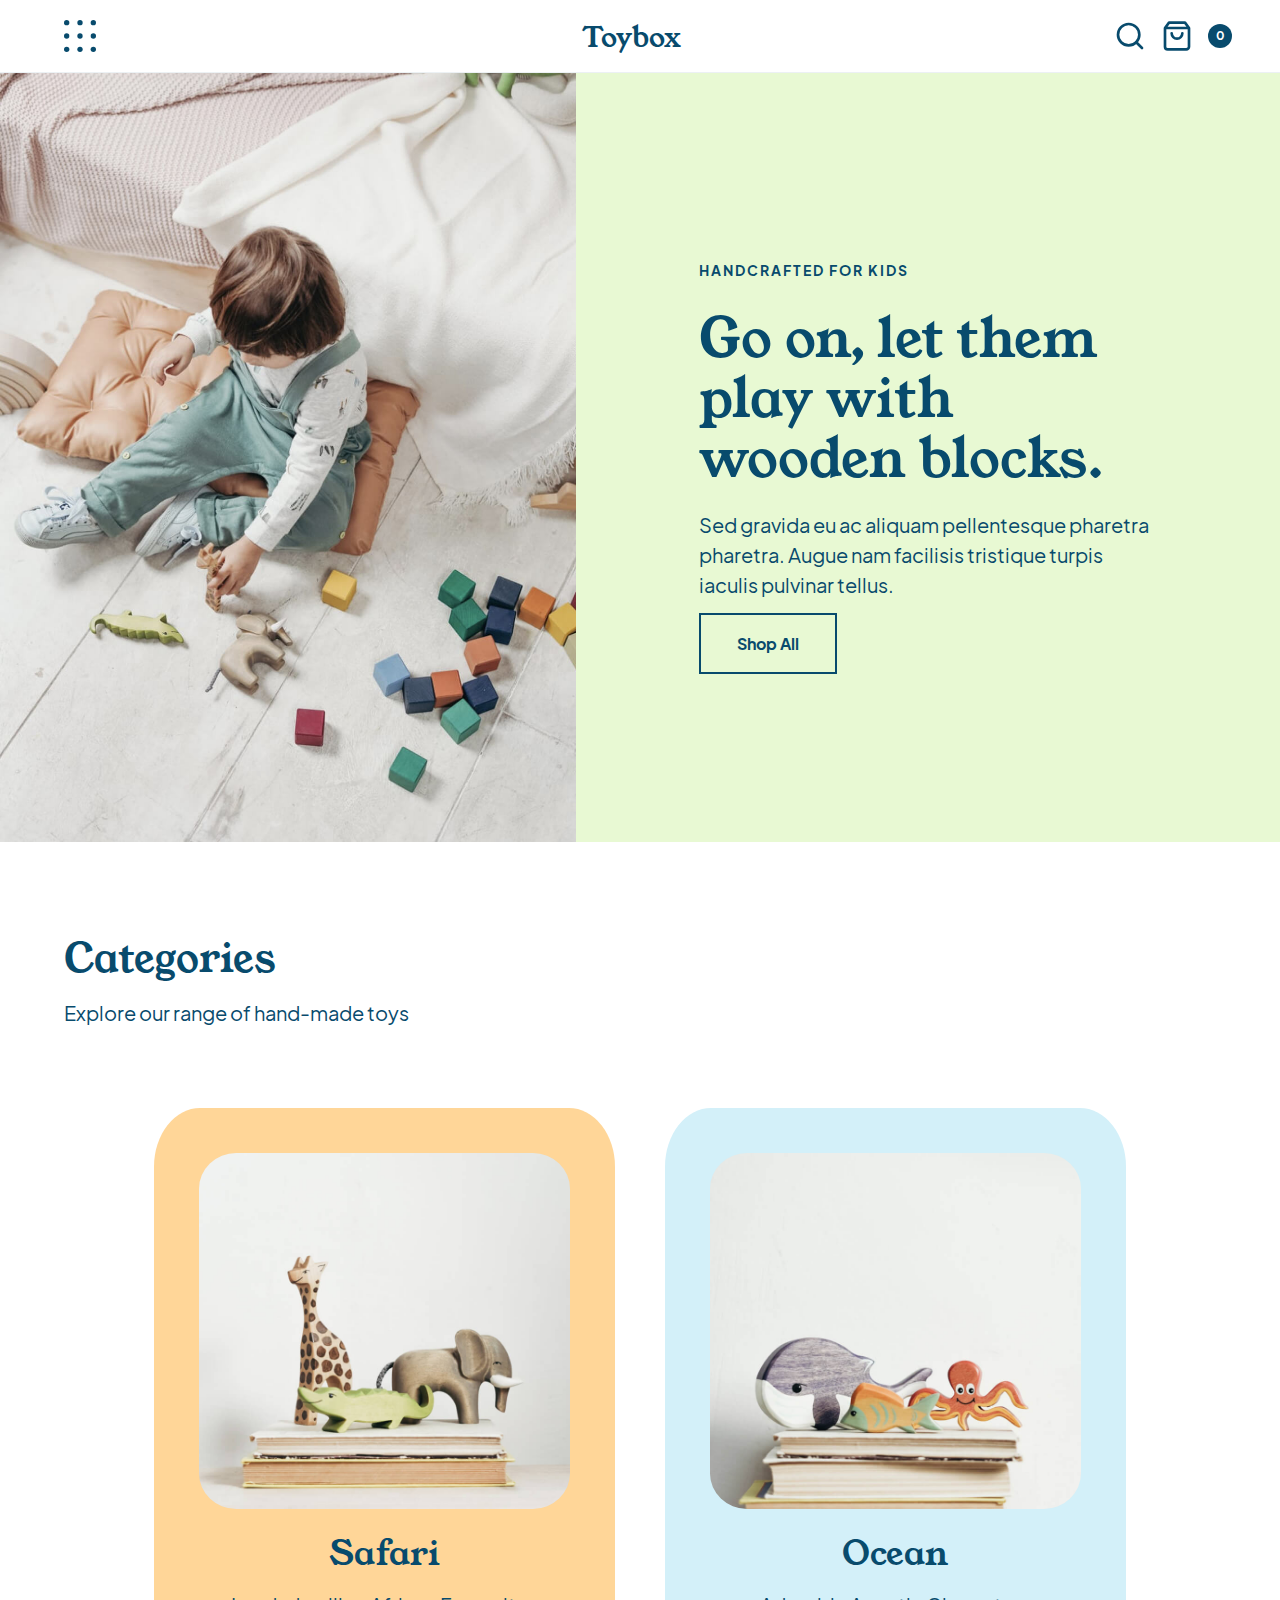
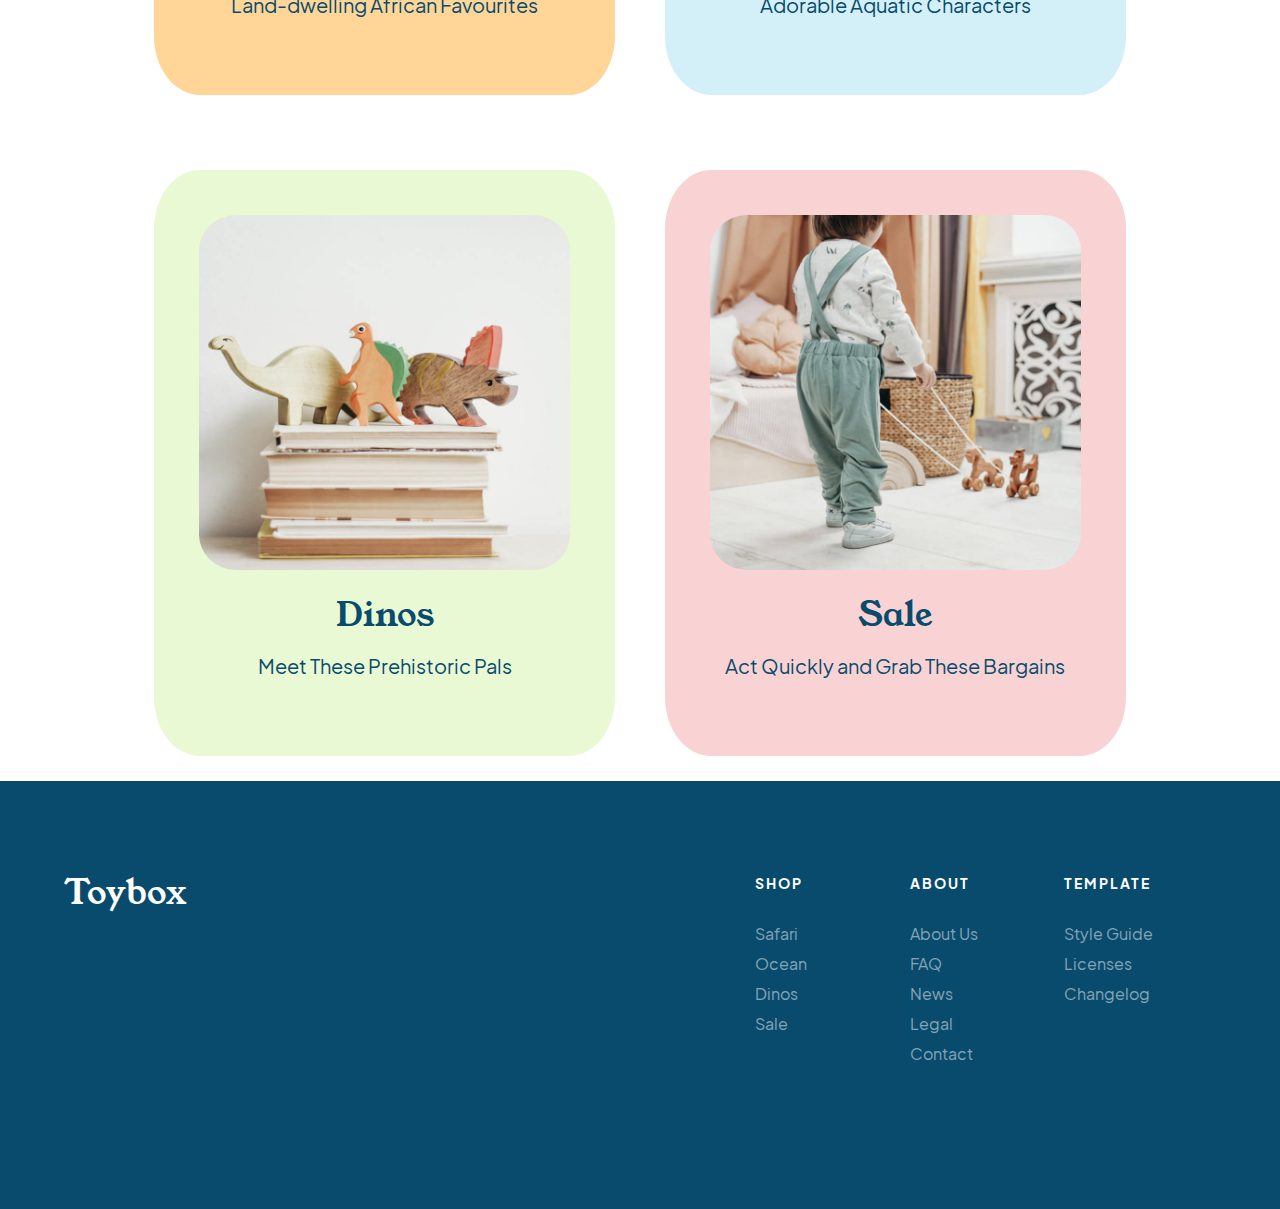
==== commit cecc9237: "link between home and shop pages" ====
--- a/index.html
+++ b/index.html
@@ -18,6 +18,7 @@
                 <img src="./assets/menu-button.svg" alt="open slide-out navigation" class="menuIcon">
             </button>
 
+            <!-- Homepage will not be linked to avoid needless page refresh -->
             <a href="#" class="logo">
                 <h1>Toybox</h1>
             </a>
@@ -52,7 +53,7 @@
                 <h3>Go on, let them play with wooden blocks.</h3>
                 <p>Sed gravida eu ac aliquam pellentesque pharetra pharetra. Augue nam facilisis tristique turpis iaculis
                     pulvinar tellus.</p>
-                <a class="button">Shop All</a>
+                <a href="./shop.html" class="button">Shop All</a>
             </div>
         </div>
     </header>
--- a/styles/styles.css
+++ b/styles/styles.css
@@ -479,7 +479,7 @@
 }
 
 header {
-  background-color: #f8fbf3;
+  background-color: #e8f9d3;
   margin-bottom: 90px;
   display: -webkit-box;
   display: -ms-flexbox;
@@ -543,13 +543,13 @@
   background-color: #ffd698;
 }
 .categoryGallery .itemTwo {
-  background-color: #f4fcff;
+  background-color: #d3f0f9;
 }
 .categoryGallery .itemThree {
-  background-color: #f8fbf3;
+  background-color: #e8f9d3;
 }
 .categoryGallery .itemFour {
-  background-color: #fff5f5;
+  background-color: #f9d3d3;
 }
 
 footer {
@@ -593,4 +593,43 @@
 }
 footer .footerNav nav a:focus {
   color: white;
+}
+
+/*******************TABLET*******************/
+@media (max-width: 768px) {
+  .navBar {
+    padding: 30px 0;
+  }
+}
+/*******************MOBILE*******************/
+@media (max-width: 768px) {
+  .navBar {
+    padding: 0;
+  }
+  .navBar .wrapper {
+    -webkit-box-orient: vertical;
+    -webkit-box-direction: normal;
+        -ms-flex-direction: column;
+            flex-direction: column;
+    -webkit-box-align: center;
+        -ms-flex-align: center;
+            align-items: center;
+  }
+  .navBar .wrapper .menuIcon {
+    -ms-flex-item-align: start;
+        align-self: flex-start;
+  }
+  .navBar .wrapper > * {
+    margin: 0px;
+    padding: 10px 0px;
+  }
+  .navBar .searchCart button,
+.navBar .searchCart a,
+.navBar .searchCart div {
+    padding: 10px;
+    margin: 0 10px;
+  }
+  .navBar .searchCart .searchIcon {
+    margin-right: 0;
+  }
 }